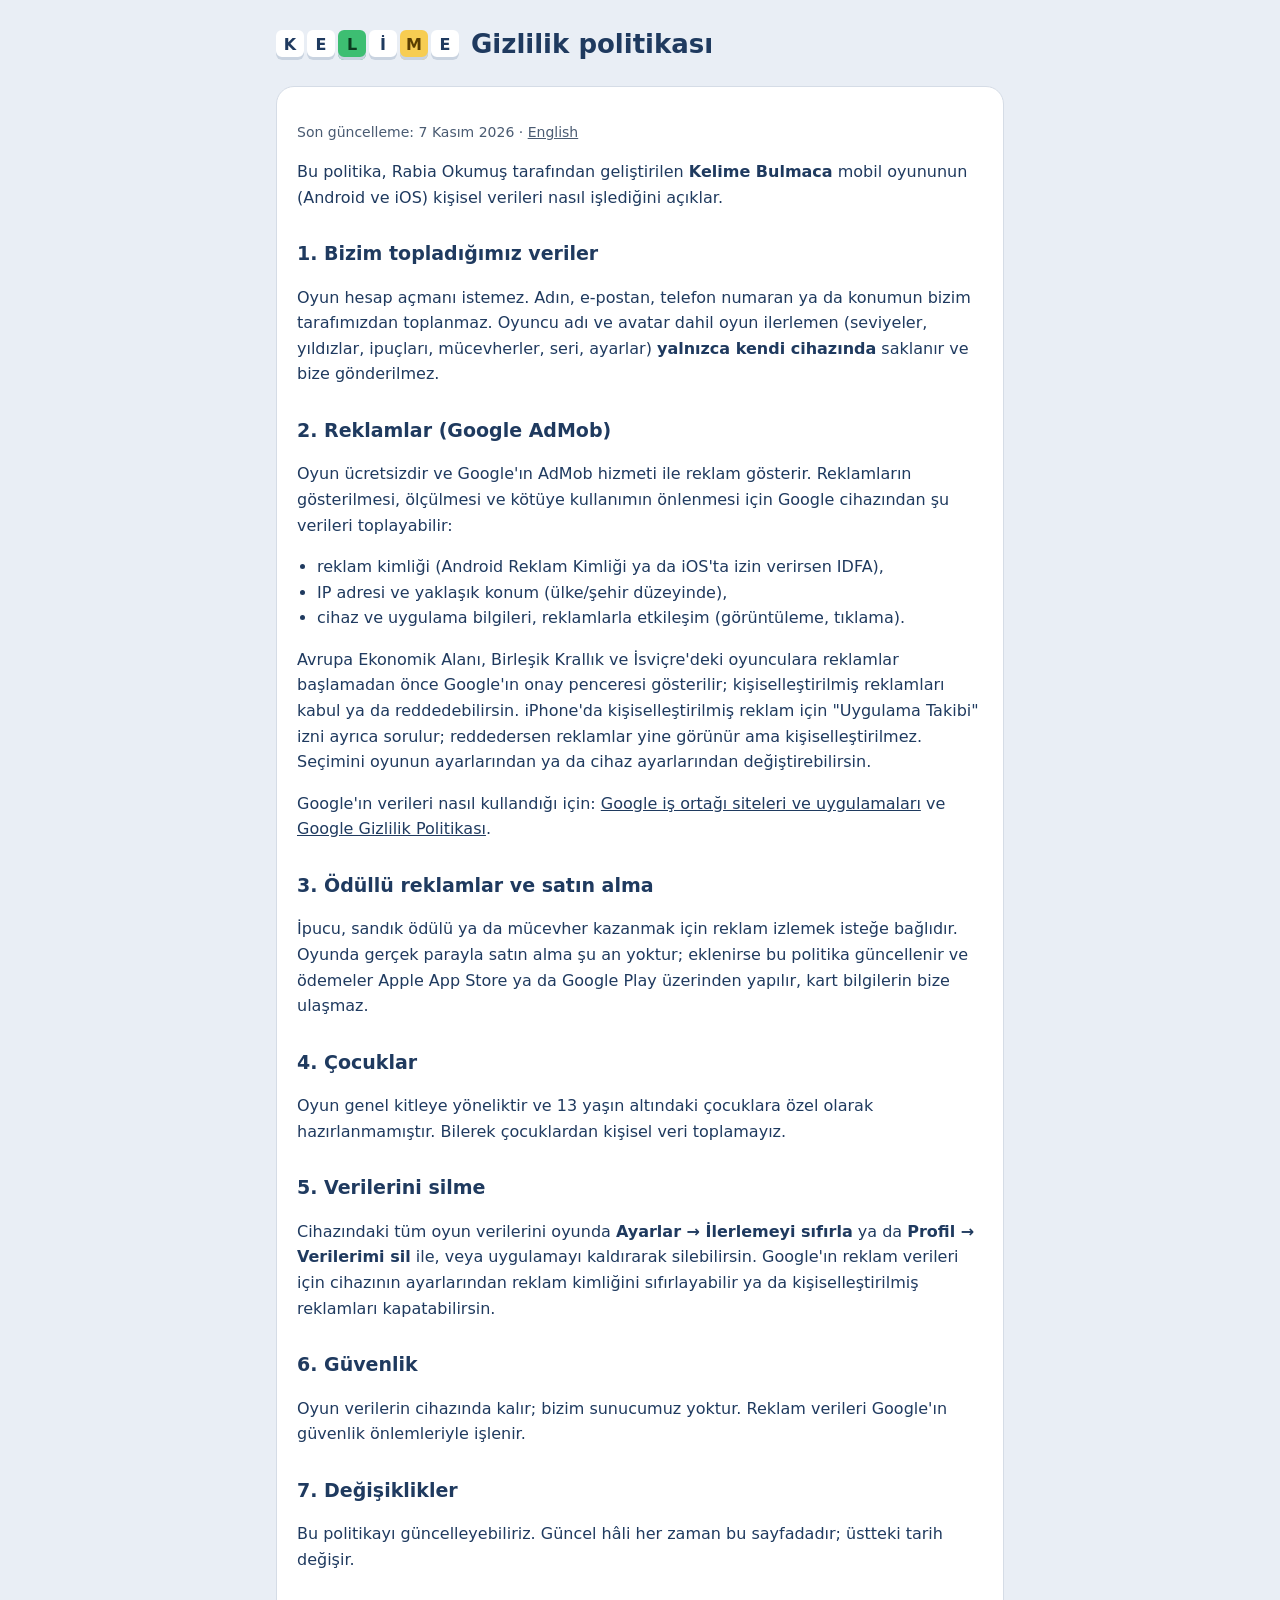
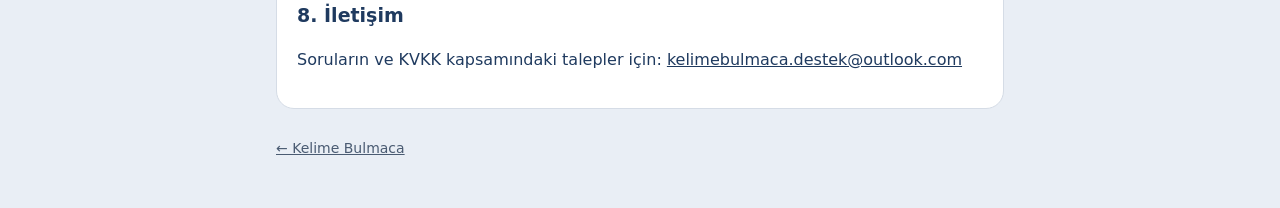
==== gizlilik.html @ 6a17c45a "Add files via upload" ====
<!doctype html><html lang="tr"><head><meta charset="utf-8"><meta name="viewport" content="width=device-width,initial-scale=1">
<title>Gizlilik politikası · Kelime Bulmaca</title><link rel="stylesheet" href="style.css"></head>
<body><div class="wrap">
<header><div class="tiles" aria-hidden="true"><span>K</span><span>E</span><span class="g">L</span><span>İ</span><span class="y">M</span><span>E</span></div><h1>Gizlilik politikası</h1></header>
<div class="card">
<p class="muted">Son güncelleme: 7 Kasım 2026 · <a href="privacy.html">English</a></p>
<p>Bu politika, Rabia Okumuş tarafından geliştirilen <b>Kelime Bulmaca</b> mobil oyununun (Android ve iOS) kişisel verileri nasıl işlediğini açıklar.</p>

<h2>1. Bizim topladığımız veriler</h2>
<p>Oyun hesap açmanı istemez. Adın, e-postan, telefon numaran ya da konumun bizim tarafımızdan toplanmaz. Oyuncu adı ve avatar dahil oyun ilerlemen (seviyeler, yıldızlar, ipuçları, mücevherler, seri, ayarlar) <b>yalnızca kendi cihazında</b> saklanır ve bize gönderilmez.</p>

<h2>2. Reklamlar (Google AdMob)</h2>
<p>Oyun ücretsizdir ve Google'ın AdMob hizmeti ile reklam gösterir. Reklamların gösterilmesi, ölçülmesi ve kötüye kullanımın önlenmesi için Google cihazından şu verileri toplayabilir:</p>
<ul>
<li>reklam kimliği (Android Reklam Kimliği ya da iOS'ta izin verirsen IDFA),</li>
<li>IP adresi ve yaklaşık konum (ülke/şehir düzeyinde),</li>
<li>cihaz ve uygulama bilgileri, reklamlarla etkileşim (görüntüleme, tıklama).</li>
</ul>
<p>Avrupa Ekonomik Alanı, Birleşik Krallık ve İsviçre'deki oyunculara reklamlar başlamadan önce Google'ın onay penceresi gösterilir; kişiselleştirilmiş reklamları kabul ya da reddedebilirsin. iPhone'da kişiselleştirilmiş reklam için "Uygulama Takibi" izni ayrıca sorulur; reddedersen reklamlar yine görünür ama kişiselleştirilmez. Seçimini oyunun ayarlarından ya da cihaz ayarlarından değiştirebilirsin.</p>
<p>Google'ın verileri nasıl kullandığı için: <a href="https://policies.google.com/technologies/partner-sites?hl=tr">Google iş ortağı siteleri ve uygulamaları</a> ve <a href="https://policies.google.com/privacy?hl=tr">Google Gizlilik Politikası</a>.</p>

<h2>3. Ödüllü reklamlar ve satın alma</h2>
<p>İpucu, sandık ödülü ya da mücevher kazanmak için reklam izlemek isteğe bağlıdır. Oyunda gerçek parayla satın alma şu an yoktur; eklenirse bu politika güncellenir ve ödemeler Apple App Store ya da Google Play üzerinden yapılır, kart bilgilerin bize ulaşmaz.</p>

<h2>4. Çocuklar</h2>
<p>Oyun genel kitleye yöneliktir ve 13 yaşın altındaki çocuklara özel olarak hazırlanmamıştır. Bilerek çocuklardan kişisel veri toplamayız.</p>

<h2>5. Verilerini silme</h2>
<p>Cihazındaki tüm oyun verilerini oyunda <b>Ayarlar → İlerlemeyi sıfırla</b> ya da <b>Profil → Verilerimi sil</b> ile, veya uygulamayı kaldırarak silebilirsin. Google'ın reklam verileri için cihazının ayarlarından reklam kimliğini sıfırlayabilir ya da kişiselleştirilmiş reklamları kapatabilirsin.</p>

<h2>6. Güvenlik</h2>
<p>Oyun verilerin cihazında kalır; bizim sunucumuz yoktur. Reklam verileri Google'ın güvenlik önlemleriyle işlenir.</p>

<h2>7. Değişiklikler</h2>
<p>Bu politikayı güncelleyebiliriz. Güncel hâli her zaman bu sayfadadır; üstteki tarih değişir.</p>

<h2>8. İletişim</h2>
<p>Soruların ve KVKK kapsamındaki talepler için: <a href="mailto:kelimebulmaca.destek@outlook.com">kelimebulmaca.destek@outlook.com</a></p>
</div>
<footer><a href="index.html">← Kelime Bulmaca</a></footer>
</div></body></html>
---- style.css ----
:root{--ink:#1F3A5F;--ink2:#4A5B72;--bg:#E9EEF5;--card:#fff;--line:#D5DCE6;--green:#3DBE72;--gold:#F7CD52}
@media (prefers-color-scheme:dark){:root{--ink:#E6EDF6;--ink2:#AFC0D6;--bg:#0F1A2B;--card:#17243A;--line:#2A3B57}}
*{box-sizing:border-box}body{margin:0;background:var(--bg);color:var(--ink);font:16px/1.6 system-ui,-apple-system,"Segoe UI",Roboto,sans-serif}
.wrap{max-width:760px;margin:0 auto;padding:24px 16px 48px}
header{display:flex;align-items:center;gap:12px;margin-bottom:20px}
.tiles{display:flex;gap:3px}.tiles span{width:28px;height:30px;border-radius:6px;background:#fff;color:#1F3A5F;font-weight:900;display:grid;place-items:center;box-shadow:inset 0 -3px 0 #C9D3E0}
.tiles .g{background:var(--green);color:#0B3B1F}.tiles .y{background:var(--gold);color:#5A3E00}
h1{font-size:26px;margin:0}h2{font-size:19px;margin:28px 0 6px}
.card{background:var(--card);border-radius:18px;padding:20px;border:1px solid var(--line)}
a{color:inherit}nav{display:flex;gap:16px;flex-wrap:wrap;margin:16px 0;font-weight:700}
.muted{color:var(--ink2);font-size:14px}ul{padding-left:20px}footer{margin-top:28px;color:var(--ink2);font-size:14px}
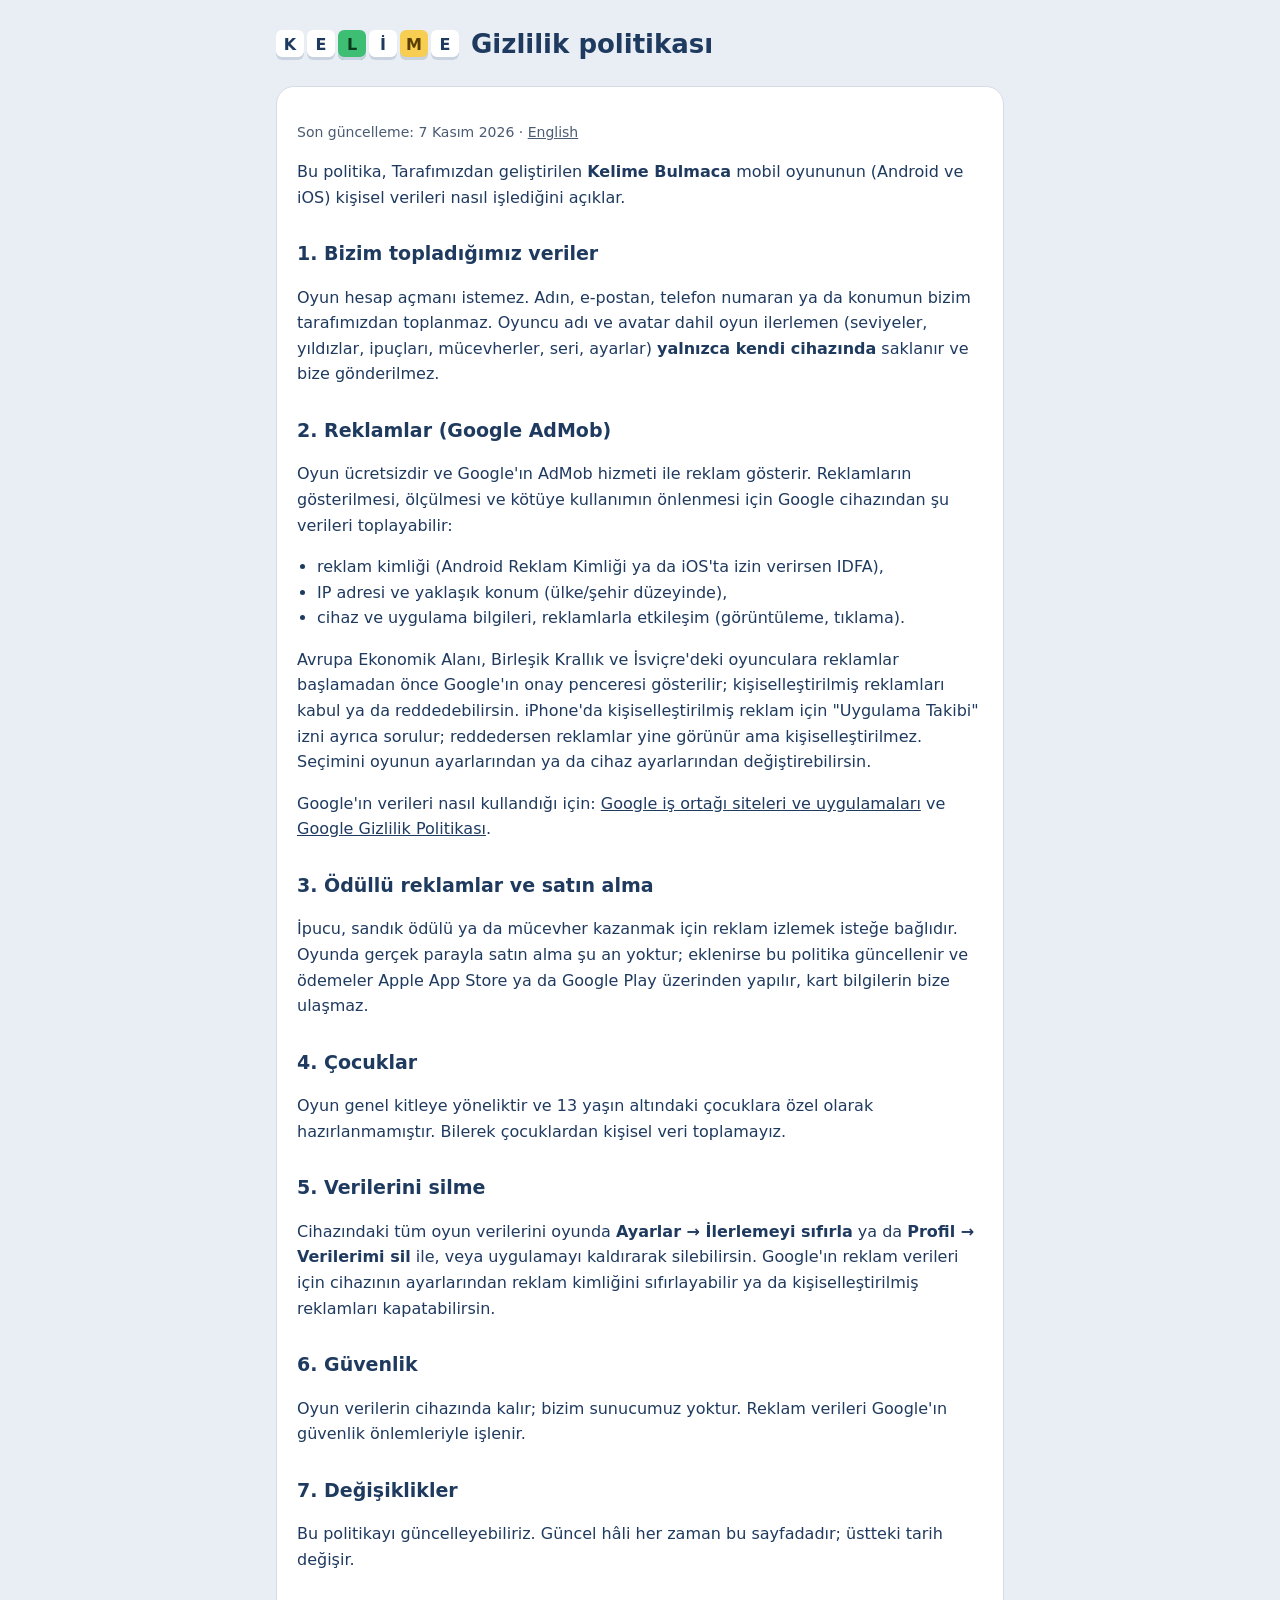
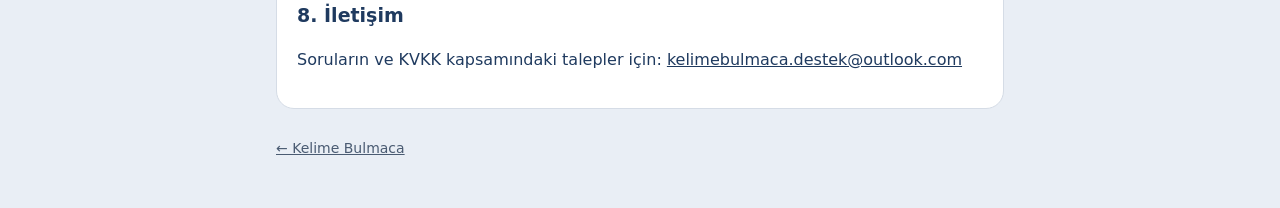
==== commit 3e51b0bb: "Update gizlilik.html" ====
--- a/gizlilik.html
+++ b/gizlilik.html
@@ -4,7 +4,7 @@
 <header><div class="tiles" aria-hidden="true"><span>K</span><span>E</span><span class="g">L</span><span>İ</span><span class="y">M</span><span>E</span></div><h1>Gizlilik politikası</h1></header>
 <div class="card">
 <p class="muted">Son güncelleme: 7 Kasım 2026 · <a href="privacy.html">English</a></p>
-<p>Bu politika, Rabia Okumuş tarafından geliştirilen <b>Kelime Bulmaca</b> mobil oyununun (Android ve iOS) kişisel verileri nasıl işlediğini açıklar.</p>
+<p>Bu politika, Tarafımızdan geliştirilen <b>Kelime Bulmaca</b> mobil oyununun (Android ve iOS) kişisel verileri nasıl işlediğini açıklar.</p>
 
 <h2>1. Bizim topladığımız veriler</h2>
 <p>Oyun hesap açmanı istemez. Adın, e-postan, telefon numaran ya da konumun bizim tarafımızdan toplanmaz. Oyuncu adı ve avatar dahil oyun ilerlemen (seviyeler, yıldızlar, ipuçları, mücevherler, seri, ayarlar) <b>yalnızca kendi cihazında</b> saklanır ve bize gönderilmez.</p>
